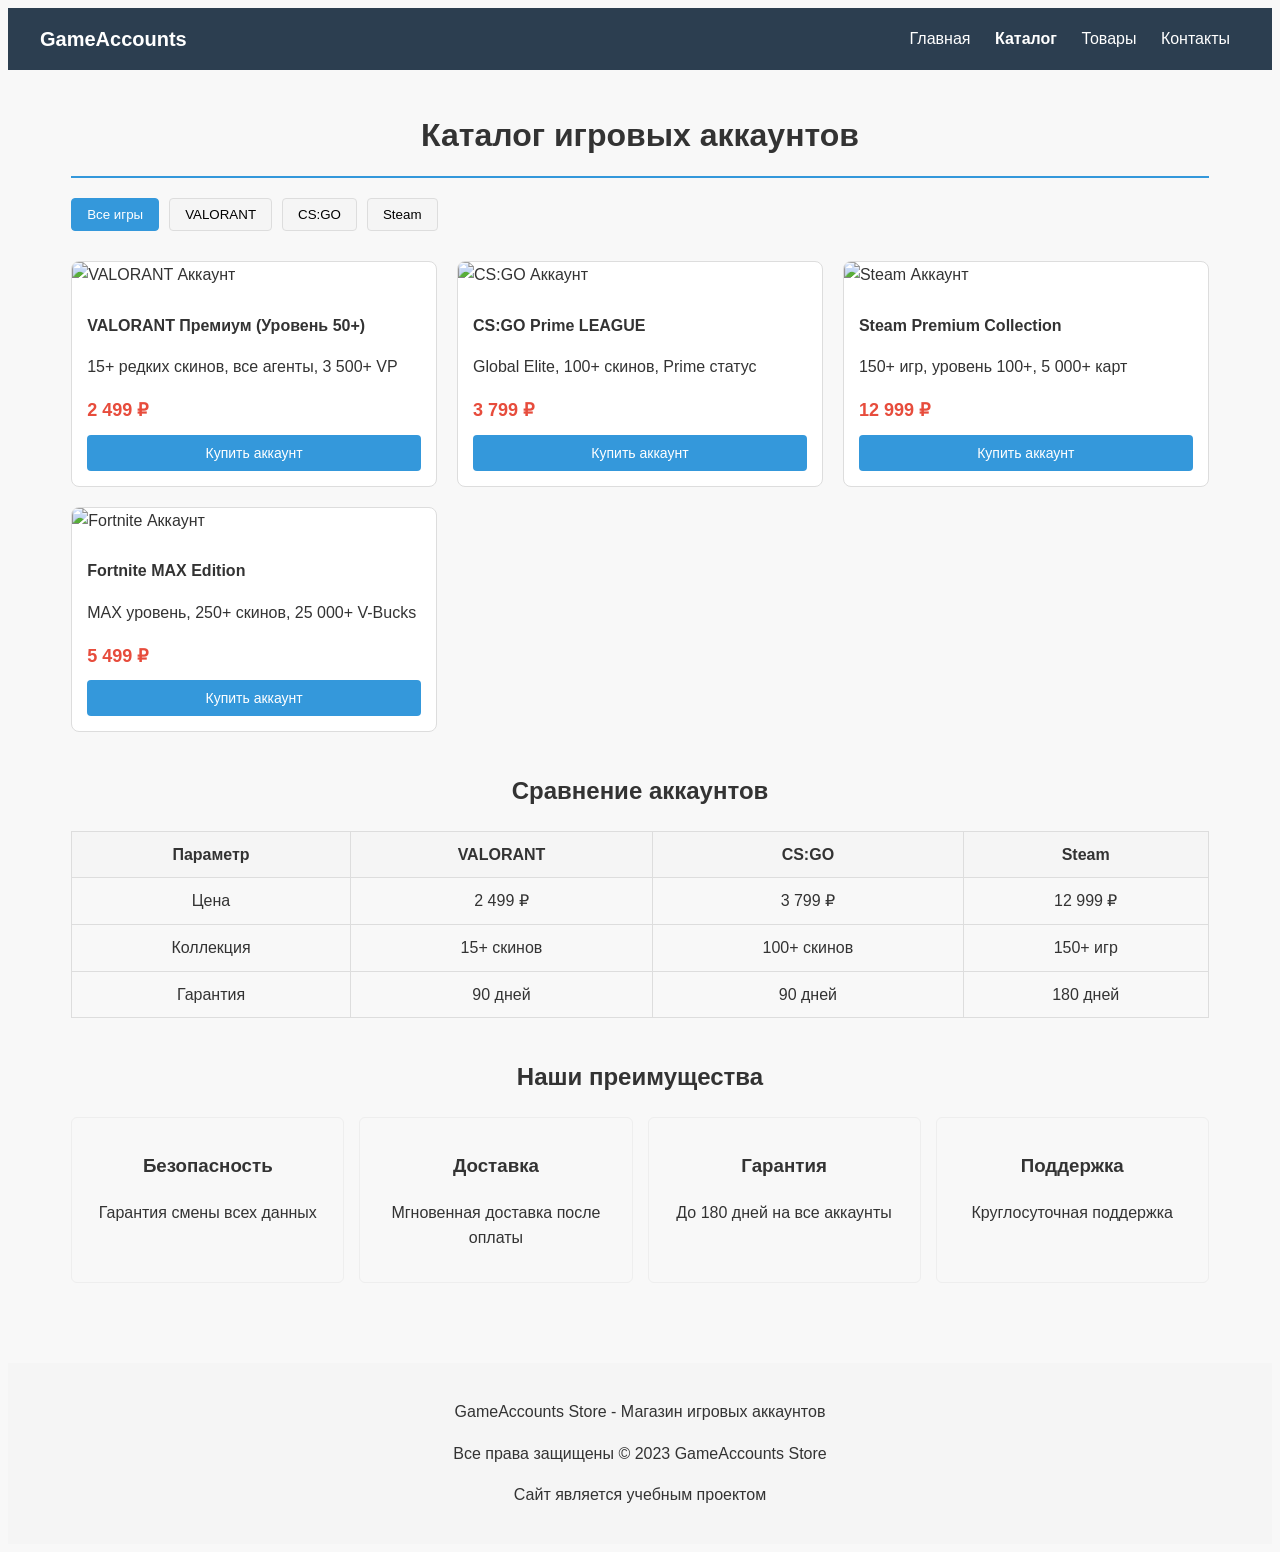
==== catalog.html @ 9d3f6284 "Add files via upload" ====
<!DOCTYPE html>
<html lang="ru">
<head>
    <meta charset="UTF-8">
    <meta name="viewport" content="width=device-width, initial-scale=1.0">
    <title>GameAccounts - Каталог аккаунтов</title>
    <link rel="stylesheet" type="text/css" href="style.css">
    <style>
        /* Базовые стили для каталога */
        .container {
            max-width: 1200px;
            margin: 0 auto;
            padding: 20px;
        }
        
        .page-title {
            text-align: center;
            margin: 20px 0;
            color: #333;
        }
        
        .catalog-grid {
            display: grid;
            grid-template-columns: repeat(auto-fill, minmax(280px, 1fr));
            gap: 20px;
            margin: 30px 0;
        }
        
        .product-card {
            border: 1px solid #ddd;
            border-radius: 8px;
            overflow: hidden;
            background: white;
        }
        
        .product-img {
            width: 100%;
            height: 160px;
            object-fit: cover;
        }
        
        .product-content {
            padding: 15px;
        }
        
        .product-title {
            margin: 10px 0;
            font-size: 16px;
            color: #333;
        }
        
        .product-price {
            font-size: 18px;
            font-weight: bold;
            color: #e74c3c;
            margin: 10px 0;
        }
        
        .buy-btn {
            width: 100%;
            padding: 10px;
            background: #3498db;
            color: white;
            border: none;
            border-radius: 4px;
            cursor: pointer;
            font-size: 14px;
        }
        
        .buy-btn:hover {
            background: #2980b9;
        }
        
        .buy-btn:active {
            background: #1c5d87;
            transform: scale(0.98);
        }
        
        /* Таблица сравнения - упрощенная */
        .comparison-table {
            width: 100%;
            border-collapse: collapse;
            margin: 20px 0;
        }
        
        .comparison-table th,
        .comparison-table td {
            border: 1px solid #ddd;
            padding: 10px;
            text-align: center;
        }
        
        .comparison-table th {
            background: #f5f5f5;
        }
        
        /* Преимущества - упрощенные */
        .benefits-grid {
            display: grid;
            grid-template-columns: repeat(auto-fit, minmax(200px, 1fr));
            gap: 15px;
            margin: 20px 0;
        }
        
        .benefit-card {
            padding: 15px;
            border: 1px solid #eee;
            border-radius: 6px;
            text-align: center;
        }
        
        /* Фильтры */
        .game-filters {
            display: flex;
            gap: 10px;
            margin: 20px 0;
            flex-wrap: wrap;
        }
        
        .filter-btn {
            padding: 8px 15px;
            background: #f5f5f5;
            border: 1px solid #ddd;
            border-radius: 4px;
            cursor: pointer;
        }
        
        .filter-btn.active {
            background: #3498db;
            color: white;
            border-color: #3498db;
        }
        
        @media (max-width: 768px) {
            .catalog-grid {
                grid-template-columns: 1fr;
            }
            
            .benefits-grid {
                grid-template-columns: 1fr;
            }
        }
    </style>
</head>
<body>
    <!-- Простой хедер -->
    <div style="background: #2c3e50; padding: 15px;">
        <div style="max-width: 1200px; margin: 0 auto; display: flex; justify-content: space-between; align-items: center;">
            <a href="index.html" style="color: white; text-decoration: none; font-size: 20px; font-weight: bold;">
                GameAccounts
            </a>
            <nav>
                <a href="index.html" style="color: white; margin: 0 10px; text-decoration: none;">Главная</a>
                <a href="catalog.html" style="color: white; margin: 0 10px; text-decoration: none; font-weight: bold;">Каталог</a>
                <a href="tovary.html" style="color: white; margin: 0 10px; text-decoration: none;">Товары</a>
                <a href="contacts.html" style="color: white; margin: 0 10px; text-decoration: none;">Контакты</a>
            </nav>
        </div>
    </div>

    <div class="container">
        <h1 class="page-title">Каталог игровых аккаунтов</h1>
        
        <!-- Простые фильтры -->
        <div class="game-filters">
            <button class="filter-btn active" data-filter="all">Все игры</button>
            <button class="filter-btn" data-filter="valorant">VALORANT</button>
            <button class="filter-btn" data-filter="csgo">CS:GO</button>
            <button class="filter-btn" data-filter="steam">Steam</button>
        </div>
        
        <!-- Каталог товаров -->
        <div class="catalog-grid">
            <!-- VALORANT аккаунты -->
            <div class="product-card" data-game="valorant">
                <img src="https://avatars.mds.yandex.net/i?id=b27622d00f3923eae7774f310f9e45b8-4012518-images-thumbs&n=13" 
                     alt="VALORANT Аккаунт" class="product-img">
                <div class="product-content">
                    <h3 class="product-title">VALORANT Премиум (Уровень 50+)</h3>
                    <p>15+ редких скинов, все агенты, 3 500+ VP</p>
                    <div class="product-price">2 499 ₽</div>
                    <button class="buy-btn">Купить аккаунт</button>
                </div>
            </div>
            
            <!-- CS:GO аккаунты -->
            <div class="product-card" data-game="csgo">
                <img src="https://images.cybersport.ru/images/og-jpg/plain/f9/f958daf2-c591-4c0e-9873-cad481d2da4a.jpg" 
                     alt="CS:GO Аккаунт" class="product-img">
                <div class="product-content">
                    <h3 class="product-title">CS:GO Prime LEAGUE</h3>
                    <p>Global Elite, 100+ скинов, Prime статус</p>
                    <div class="product-price">3 799 ₽</div>
                    <button class="buy-btn">Купить аккаунт</button>
                </div>
            </div>
            
            <!-- Steam аккаунты -->
            <div class="product-card" data-game="steam">
                <img src="https://avatars.mds.yandex.net/i?id=b7f71f1dd6e201be84252f4d4c6525eb1a9ef1f8-12523300-images-thumbs&n=13" 
                     alt="Steam Аккаунт" class="product-img">
                <div class="product-content">
                    <h3 class="product-title">Steam Premium Collection</h3>
                    <p>150+ игр, уровень 100+, 5 000+ карт</p>
                    <div class="product-price">12 999 ₽</div>
                    <button class="buy-btn">Купить аккаунт</button>
                </div>
            </div>
            
            <!-- Fortnite аккаунты -->
            <div class="product-card" data-game="fortnite">
                <img src="https://avatars.mds.yandex.net/i?id=c32de459352b870b44931f54dc4dfbad82dbb4f7-11454708-images-thumbs&n=13" 
                     alt="Fortnite Аккаунт" class="product-img">
                <div class="product-content">
                    <h3 class="product-title">Fortnite MAX Edition</h3>
                    <p>MAX уровень, 250+ скинов, 25 000+ V-Bucks</p>
                    <div class="product-price">5 499 ₽</div>
                    <button class="buy-btn">Купить аккаунт</button>
                </div>
            </div>
        </div>
        
        <!-- Простая таблица сравнения -->
        <h2 style="text-align: center; margin: 40px 0 20px;">Сравнение аккаунтов</h2>
        <table class="comparison-table">
            <thead>
                <tr>
                    <th>Параметр</th>
                    <th>VALORANT</th>
                    <th>CS:GO</th>
                    <th>Steam</th>
                </tr>
            </thead>
            <tbody>
                <tr>
                    <td>Цена</td>
                    <td>2 499 ₽</td>
                    <td>3 799 ₽</td>
                    <td>12 999 ₽</td>
                </tr>
                <tr>
                    <td>Коллекция</td>
                    <td>15+ скинов</td>
                    <td>100+ скинов</td>
                    <td>150+ игр</td>
                </tr>
                <tr>
                    <td>Гарантия</td>
                    <td>90 дней</td>
                    <td>90 дней</td>
                    <td>180 дней</td>
                </tr>
            </tbody>
        </table>
        
        <!-- Простые преимущества -->
        <h2 style="text-align: center; margin: 40px 0 20px;">Наши преимущества</h2>
        <div class="benefits-grid">
            <div class="benefit-card">
                <h3>Безопасность</h3>
                <p>Гарантия смены всех данных</p>
            </div>
            <div class="benefit-card">
                <h3>Доставка</h3>
                <p>Мгновенная доставка после оплаты</p>
            </div>
            <div class="benefit-card">
                <h3>Гарантия</h3>
                <p>До 180 дней на все аккаунты</p>
            </div>
            <div class="benefit-card">
                <h3>Поддержка</h3>
                <p>Круглосуточная поддержка</p>
            </div>
        </div>
    </div>
    
    <!-- Простой футер -->
    <div style="background: #f5f5f5; padding: 20px; margin-top: 40px; text-align: center;">
        <p>GameAccounts Store - Магазин игровых аккаунтов</p>
        <p>Все права защищены © 2023 GameAccounts Store</p>
        <p>Сайт является учебным проектом</p>
    </div>

    <script>
        // Простой скрипт для кнопок
        document.addEventListener('DOMContentLoaded', function() {
            // Кнопки покупки - показывают сообщение, но не работают
            const buyButtons = document.querySelectorAll('.buy-btn');
            buyButtons.forEach(button => {
                button.addEventListener('click', function() {
                    // Эффект нажатия
                    this.style.transform = 'scale(0.95)';
                    setTimeout(() => {
                        this.style.transform = 'scale(1)';
                    }, 150);
                });
            });
            
            // Фильтры по играм - простые
            const filterButtons = document.querySelectorAll('.filter-btn');
            const productCards = document.querySelectorAll('.product-card');
            
            filterButtons.forEach(button => {
                button.addEventListener('click', function() {
                    // Убираем активный класс
                    filterButtons.forEach(btn => btn.classList.remove('active'));
                    // Добавляем активный класс нажатой кнопке
                    this.classList.add('active');
                    
                    const filterValue = this.getAttribute('data-filter');
                    
                    // Показываем/скрываем карточки
                    productCards.forEach(card => {
                        if (filterValue === 'all' || card.getAttribute('data-game') === filterValue) {
                            card.style.display = 'block';
                        } else {
                            card.style.display = 'none';
                        }
                    });
                });
            });
        });
    </script>
</body>
</html>
---- style.css ----
{
    margin: 0;
    padding: 0;
    box-sizing: border-box;
}

body {
    font-family: 'Segoe UI', Tahoma, Geneva, Verdana, sans-serif;
    background-color: #f8f8f8;
    color: #333;
    line-height: 1.6;
}

.container {
    width: 90%;
    max-width: 1200px;
    margin: 0 auto;
    padding: 20px;
}

/* Меню сайта */
.menu {
    display: flex;
    justify-content: center;
    list-style: none;
    background-color: #2c3e50;
    padding: 15px 0;
    margin-bottom: 30px;
    border-radius: 5px;
}

.menu li {
    margin: 0 15px;
}

.menu a {
    color: #ecf0f1;
    text-decoration: none;
    font-size: 18px;
    font-weight: 500;
    padding: 8px 15px;
    border-radius: 4px;
    transition: all 0.3s ease;
}

.menu a:hover {
    background-color: #3498db;
    color: white;
}

.menu a.active {
    background-color: #e74c3c;
    color: white;
}

/* Заголовки на странице описания товара */
.product-summary h2,
.product-specs h2,
.product-details h2 {
    color: black;
    font-size: 18px;
    font-weight: 400;
    background-color: #eaeaea;
    padding: 10px 15px;
    margin-bottom: 15px;
    border-radius: 4px;
}

/* Краткое описание товара */
.short-description {
    color: #707070;
    font-size: 14px;
    font-style: italic;
    line-height: 16px;
    margin: 15px 0;
    padding: 10px;
    background-color: #f9f9f9;
    border-left: 3px solid #3498db;
}

/* Изображение товара */
.product-image {
    width: 100%;
    max-width: 400px;
    height: auto;
    border-radius: 8px;
    border: 3px solid #3498db;
    box-shadow: 0 4px 8px rgba(0,0,0,0.1);
    margin: 10px 0;
}

/* Характеристики товара */
.specs-list {
    margin: 20px 0;
    padding-left: 30px;
    list-style: none;
}

.specs-list li {
    margin-bottom: 8px;
    padding-left: 25px;
    position: relative;
    color: #2c3e50;
    font-size: 15px;
}

.specs-list li::before {
    content: "";
    position: absolute;
    left: 0;
    top: 8px;
    width: 12px;
    height: 12px;
    background-image: url('data:image/svg+xml;utf8,<svg xmlns="http://www.w3.org/2000/svg" viewBox="0 0 24 24" fill="%233498db"><path d="M9 16.17L4.83 12l-1.42 1.41L9 19 21 7l-1.41-1.41z"/></svg>');
    background-size: contain;
    background-repeat: no-repeat;
}

/* Подробное описание товара */
.long-description {
    color: #484343;
    font-size: 16px;
    font-weight: 400;
    line-height: 24px;
    text-align: left;
    margin: 20px 0;
    padding: 15px;
    background-color: #f5f5f5;
    border-radius: 5px;
}

/* Стили для страницы контактов */
.contact-form {
    max-width: 600px;
    margin: 30px auto;
    padding: 25px;
    background-color: white;
    border-radius: 8px;
    box-shadow: 0 4px 10px rgba(0,0,0,0.05);
}

.form-group {
    margin-bottom: 20px;
}

.form-group label {
    display: block;
    margin-bottom: 8px;
    color: #2c3e50;
    font-weight: 500;
}

.form-group input,
.form-group textarea {
    width: 100%;
    padding: 12px 15px;
    border: 1px solid #ddd;
    border-radius: 4px;
    font-size: 16px;
    color: #333;
    background-color: #f9f9f9;
    transition: border-color 0.3s ease;
}

.form-group input:focus,
.form-group textarea:focus {
    outline: none;
    border-color: #3498db;
    background-color: white;
}

.form-group input {
    height: 45px;
}

.form-group textarea {
    height: 150px;
    resize: vertical;
}

.submit-btn {
    background-color: #3498db;
    color: white;
    border: none;
    padding: 12px 30px;
    font-size: 16px;
    border-radius: 4px;
    cursor: pointer;
    transition: background-color 0.3s ease;
}

.submit-btn:hover {
    background-color: #2980b9;
}

/* Другие страницы */
.page-title {
    text-align: center;
    color: #2c3e50;
    margin: 30px 0;
    padding-bottom: 15px;
    border-bottom: 2px solid #3498db;
}

.product-grid {
    display: grid;
    grid-template-columns: repeat(auto-fill, minmax(250px, 1fr));
    gap: 25px;
    margin: 30px 0;
}

.product-item {
    background-color: white;
    border-radius: 8px;
    padding: 20px;
    box-shadow: 0 4px 8px rgba(0,0,0,0.05);
    transition: transform 0.3s ease;
}

.product-item:hover {
    transform: translateY(-5px);
}

.product-item h3 {
    color: #2c3e50;
    margin-bottom: 10px;
}

.product-item p {
    color: #7f8c8d;
    font-size: 14px;
}

/* Футер */
footer {
    text-align: center;
    padding: 20px;
    margin-top: 40px;
    color: #7f8c8d;
    border-top: 1px solid #ddd;
    font-size: 14px;
}

/* Адаптивность */
@media (max-width: 768px) {
    .menu {
        flex-direction: column;
        align-items: center;
    }
    
    .menu li {
        margin: 5px 0;
    }
    
    .product-grid {
        grid-template-columns: 1fr;
    }
    
    .container {
        width: 95%;
        padding: 10px;
    }
}
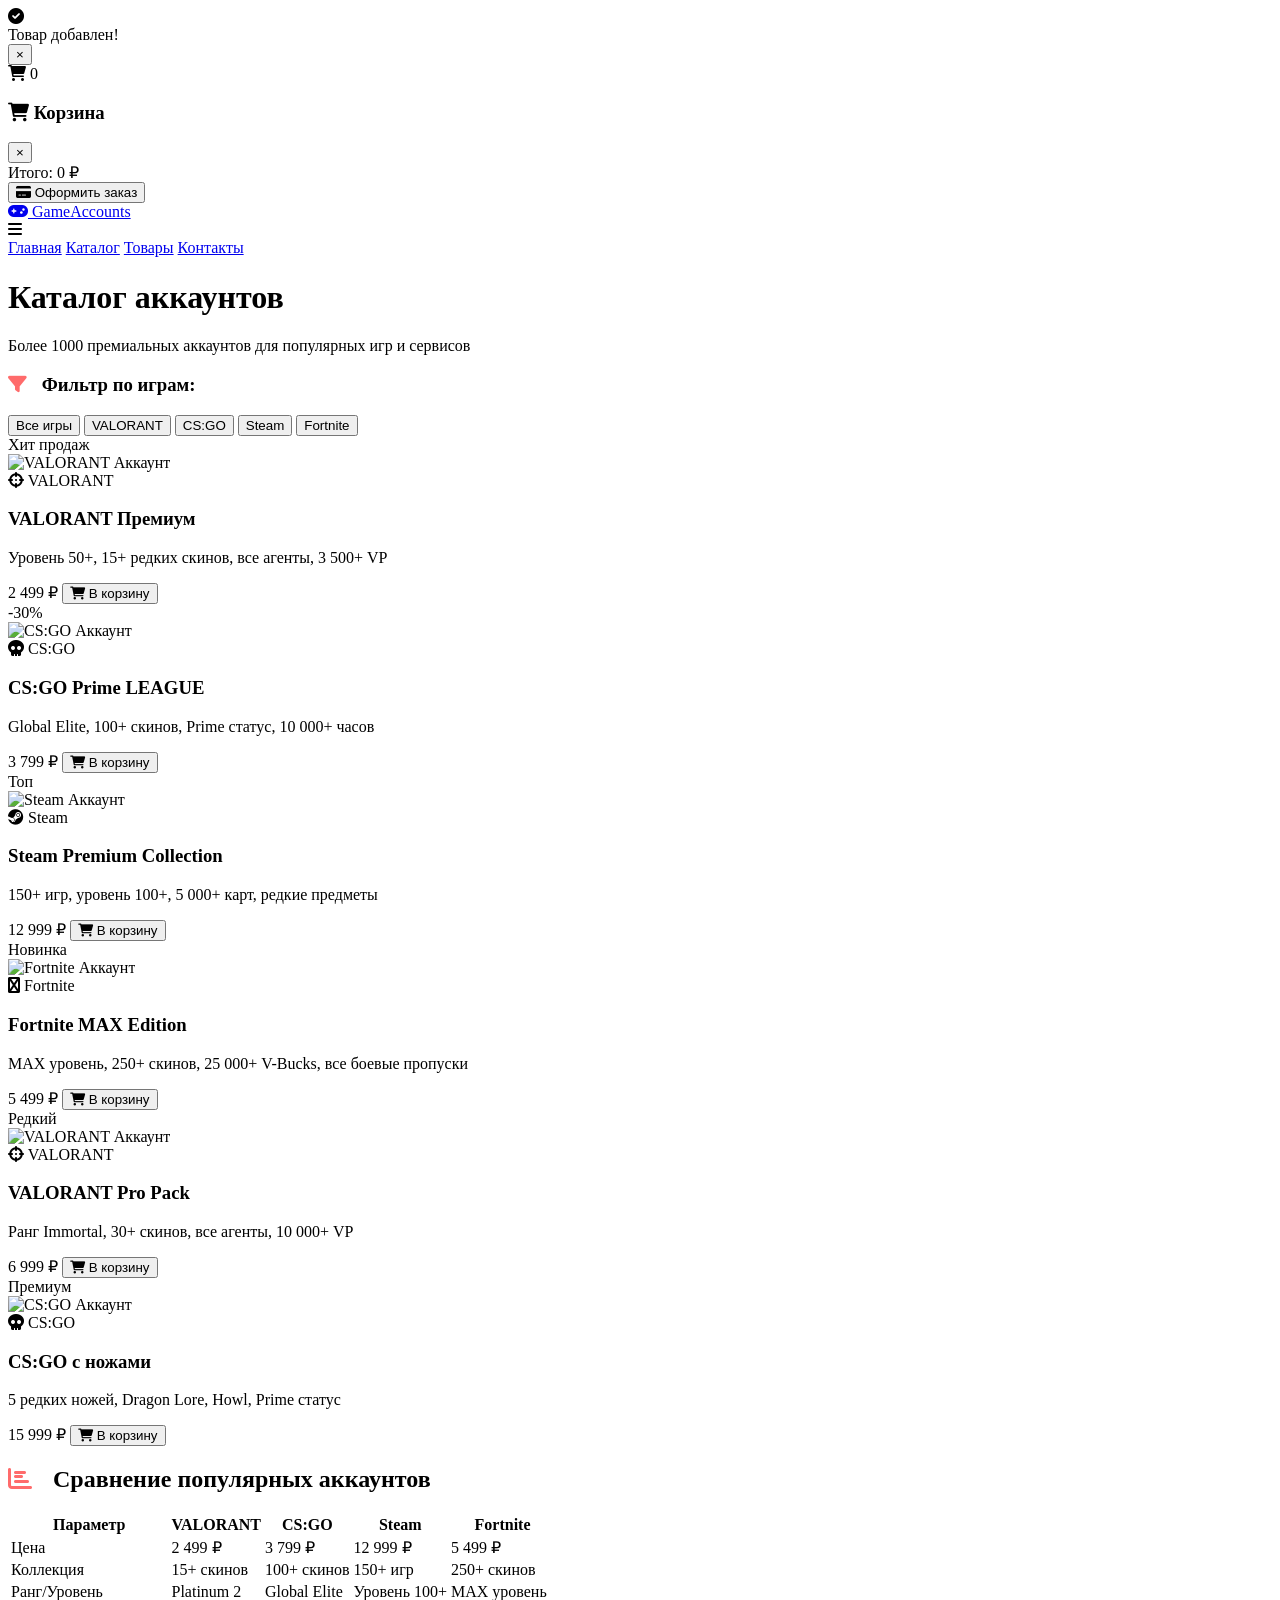
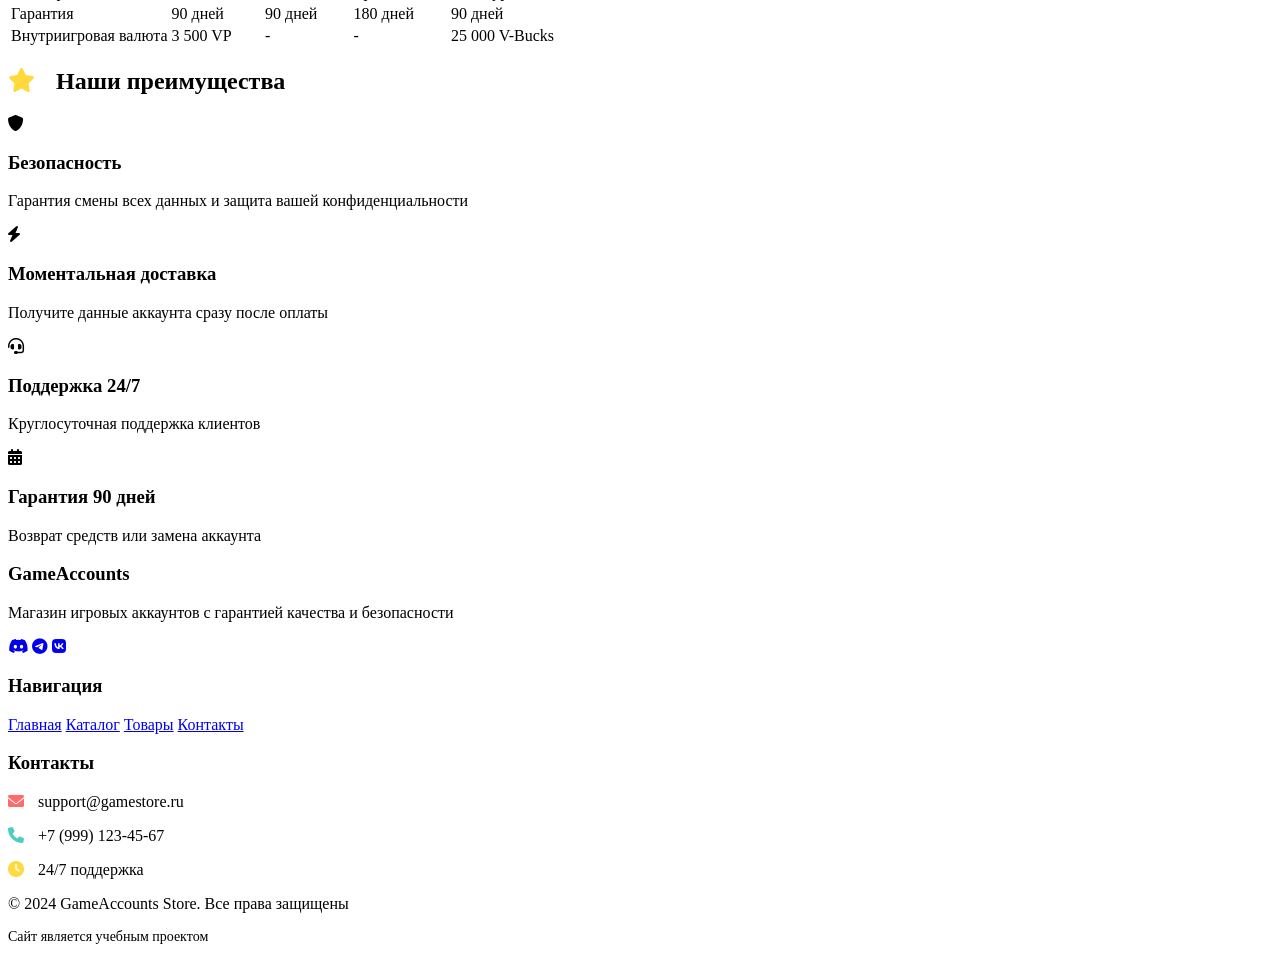
==== commit 901eed46: "Add files via upload" ====
--- a/catalog.html
+++ b/catalog.html
@@ -4,323 +4,378 @@
     <meta charset="UTF-8">
     <meta name="viewport" content="width=device-width, initial-scale=1.0">
     <title>GameAccounts - Каталог аккаунтов</title>
-    <link rel="stylesheet" type="text/css" href="style.css">
-    <style>
-        /* Базовые стили для каталога */
-        .container {
-            max-width: 1200px;
-            margin: 0 auto;
-            padding: 20px;
-        }
-        
-        .page-title {
-            text-align: center;
-            margin: 20px 0;
-            color: #333;
-        }
-        
-        .catalog-grid {
-            display: grid;
-            grid-template-columns: repeat(auto-fill, minmax(280px, 1fr));
-            gap: 20px;
-            margin: 30px 0;
-        }
-        
-        .product-card {
-            border: 1px solid #ddd;
-            border-radius: 8px;
-            overflow: hidden;
-            background: white;
-        }
-        
-        .product-img {
-            width: 100%;
-            height: 160px;
-            object-fit: cover;
-        }
-        
-        .product-content {
-            padding: 15px;
-        }
-        
-        .product-title {
-            margin: 10px 0;
-            font-size: 16px;
-            color: #333;
-        }
-        
-        .product-price {
-            font-size: 18px;
-            font-weight: bold;
-            color: #e74c3c;
-            margin: 10px 0;
-        }
-        
-        .buy-btn {
-            width: 100%;
-            padding: 10px;
-            background: #3498db;
-            color: white;
-            border: none;
-            border-radius: 4px;
-            cursor: pointer;
-            font-size: 14px;
-        }
-        
-        .buy-btn:hover {
-            background: #2980b9;
-        }
-        
-        .buy-btn:active {
-            background: #1c5d87;
-            transform: scale(0.98);
-        }
-        
-        /* Таблица сравнения - упрощенная */
-        .comparison-table {
-            width: 100%;
-            border-collapse: collapse;
-            margin: 20px 0;
-        }
-        
-        .comparison-table th,
-        .comparison-table td {
-            border: 1px solid #ddd;
-            padding: 10px;
-            text-align: center;
-        }
-        
-        .comparison-table th {
-            background: #f5f5f5;
-        }
-        
-        /* Преимущества - упрощенные */
-        .benefits-grid {
-            display: grid;
-            grid-template-columns: repeat(auto-fit, minmax(200px, 1fr));
-            gap: 15px;
-            margin: 20px 0;
-        }
-        
-        .benefit-card {
-            padding: 15px;
-            border: 1px solid #eee;
-            border-radius: 6px;
-            text-align: center;
-        }
-        
-        /* Фильтры */
-        .game-filters {
-            display: flex;
-            gap: 10px;
-            margin: 20px 0;
-            flex-wrap: wrap;
-        }
-        
-        .filter-btn {
-            padding: 8px 15px;
-            background: #f5f5f5;
-            border: 1px solid #ddd;
-            border-radius: 4px;
-            cursor: pointer;
-        }
-        
-        .filter-btn.active {
-            background: #3498db;
-            color: white;
-            border-color: #3498db;
-        }
-        
-        @media (max-width: 768px) {
-            .catalog-grid {
-                grid-template-columns: 1fr;
-            }
-            
-            .benefits-grid {
-                grid-template-columns: 1fr;
-            }
-        }
-    </style>
+    <link rel="stylesheet" href="https://cdnjs.cloudflare.com/ajax/libs/font-awesome/6.0.0/css/all.min.css">
+    <link rel="stylesheet" href="style.css">
 </head>
 <body>
-    <!-- Простой хедер -->
-    <div style="background: #2c3e50; padding: 15px;">
-        <div style="max-width: 1200px; margin: 0 auto; display: flex; justify-content: space-between; align-items: center;">
-            <a href="index.html" style="color: white; text-decoration: none; font-size: 20px; font-weight: bold;">
+    
+    <div class="animated-bg"></div>
+    <div class="floating-shapes">
+        <div class="shape shape1"></div>
+        <div class="shape shape2"></div>
+        <div class="shape shape3"></div>
+    </div>
+
+ 
+    <div class="notification" id="notification">
+        <i class="fas fa-check-circle"></i>
+        <div class="notification-content">
+            <div class="notification-title" id="notificationTitle">Товар добавлен!</div>
+            <div class="notification-text" id="notificationMessage"></div>
+        </div>
+        <button class="notification-close" onclick="hideNotification()">×</button>
+    </div>
+
+    <div class="cart-counter" id="cartCounter" onclick="toggleCart()">
+        <i class="fas fa-shopping-cart"></i>
+        <span id="cartCount">0</span>
+    </div>
+
+    <div class="cart-modal" id="cartModal">
+        <div class="cart-header">
+            <h3><i class="fas fa-shopping-cart"></i> Корзина</h3>
+            <button class="cart-close" onclick="toggleCart()">×</button>
+        </div>
+        <div class="cart-items" id="cartItems">
+    
+        </div>
+        <div class="cart-total">
+            <span>Итого:</span>
+            <span class="cart-total-price" id="cartTotal">0 ₽</span>
+        </div>
+        <button class="checkout-btn" onclick="checkout()">
+            <i class="fas fa-credit-card"></i> Оформить заказ
+        </button>
+    </div>
+
+    <header class="header" id="header">
+        <div class="header-content">
+            <a href="index.html" class="logo">
+                <i class="fas fa-gamepad"></i>
                 GameAccounts
             </a>
-            <nav>
-                <a href="index.html" style="color: white; margin: 0 10px; text-decoration: none;">Главная</a>
-                <a href="catalog.html" style="color: white; margin: 0 10px; text-decoration: none; font-weight: bold;">Каталог</a>
-                <a href="tovary.html" style="color: white; margin: 0 10px; text-decoration: none;">Товары</a>
-                <a href="contacts.html" style="color: white; margin: 0 10px; text-decoration: none;">Контакты</a>
+            
+            <div class="menu-toggle" id="menuToggle">
+                <i class="fas fa-bars"></i>
+            </div>
+
+            <nav class="nav-menu" id="navMenu">
+                <a href="index.html" class="nav-link">Главная</a>
+                <a href="catalog.html" class="nav-link active">Каталог</a>
+                <a href="tovary.html" class="nav-link">Товары</a>
+                <a href="contacts.html" class="nav-link">Контакты</a>
             </nav>
         </div>
-    </div>
-
-    <div class="container">
-        <h1 class="page-title">Каталог игровых аккаунтов</h1>
+    </header>
+
+    <main class="main">
+
+        <div class="page-header">
+            <h1 class="page-title">Каталог аккаунтов</h1>
+            <p class="page-subtitle">
+                Более 1000 премиальных аккаунтов для популярных игр и сервисов
+            </p>
+        </div>
+
+        <div class="filters-section">
+            <h3 class="filters-title">
+                <i class="fas fa-filter" style="margin-right: 10px; color: #ff6b6b;"></i>
+                Фильтр по играм:
+            </h3>
+            <div class="filter-buttons">
+                <button class="filter-btn active" onclick="filterProducts('all')">Все игры</button>
+                <button class="filter-btn" onclick="filterProducts('valorant')">VALORANT</button>
+                <button class="filter-btn" onclick="filterProducts('csgo')">CS:GO</button>
+                <button class="filter-btn" onclick="filterProducts('steam')">Steam</button>
+                <button class="filter-btn" onclick="filterProducts('fortnite')">Fortnite</button>
+            </div>
+        </div>
+
+        <div class="catalog-grid" id="catalogGrid">
+            <div class="product-card" data-game="valorant">
+                <div class="product-badge">Хит продаж</div>
+                <div class="product-img-wrapper">
+                    <img src="https://avatars.mds.yandex.net/i?id=b27622d00f3923eae7774f310f9e45b8-4012518-images-thumbs&n=13" 
+                         alt="VALORANT Аккаунт" class="product-img">
+                    <div class="product-overlay"></div>
+                </div>
+                <div class="product-content">
+                    <span class="product-category">
+                        <i class="fas fa-crosshairs"></i> VALORANT
+                    </span>
+                    <h3 class="product-title">VALORANT Премиум</h3>
+                    <p class="product-description">
+                        Уровень 50+, 15+ редких скинов, все агенты, 3 500+ VP
+                    </p>
+                    <div class="product-footer">
+                        <span class="product-price">2 499 ₽</span>
+                        <button class="buy-btn" onclick="addToCart('VALORANT Премиум', 2499, 'https://avatars.mds.yandex.net/i?id=b27622d00f3923eae7774f310f9e45b8-4012518-images-thumbs&n=13')">
+                            <i class="fas fa-shopping-cart"></i>
+                            В корзину
+                        </button>
+                    </div>
+                </div>
+            </div>
+
+            <div class="product-card" data-game="csgo">
+                <div class="product-badge">-30%</div>
+                <div class="product-img-wrapper">
+                    <img src="https://images.cybersport.ru/images/og-jpg/plain/f9/f958daf2-c591-4c0e-9873-cad481d2da4a.jpg" 
+                         alt="CS:GO Аккаунт" class="product-img">
+                    <div class="product-overlay"></div>
+                </div>
+                <div class="product-content">
+                    <span class="product-category">
+                        <i class="fas fa-skull"></i> CS:GO
+                    </span>
+                    <h3 class="product-title">CS:GO Prime LEAGUE</h3>
+                    <p class="product-description">
+                        Global Elite, 100+ скинов, Prime статус, 10 000+ часов
+                    </p>
+                    <div class="product-footer">
+                        <span class="product-price">3 799 ₽</span>
+                        <button class="buy-btn" onclick="addToCart('CS:GO Prime LEAGUE', 3799, 'https://images.cybersport.ru/images/og-jpg/plain/f9/f958daf2-c591-4c0e-9873-cad481d2da4a.jpg')">
+                            <i class="fas fa-shopping-cart"></i>
+                            В корзину
+                        </button>
+                    </div>
+                </div>
+            </div>
+
+            <div class="product-card" data-game="steam">
+                <div class="product-badge">Топ</div>
+                <div class="product-img-wrapper">
+                    <img src="https://avatars.mds.yandex.net/i?id=b7f71f1dd6e201be84252f4d4c6525eb1a9ef1f8-12523300-images-thumbs&n=13" 
+                         alt="Steam Аккаунт" class="product-img">
+                    <div class="product-overlay"></div>
+                </div>
+                <div class="product-content">
+                    <span class="product-category">
+                        <i class="fab fa-steam"></i> Steam
+                    </span>
+                    <h3 class="product-title">Steam Premium Collection</h3>
+                    <p class="product-description">
+                        150+ игр, уровень 100+, 5 000+ карт, редкие предметы
+                    </p>
+                    <div class="product-footer">
+                        <span class="product-price">12 999 ₽</span>
+                        <button class="buy-btn" onclick="addToCart('Steam Premium Collection', 12999, 'https://avatars.mds.yandex.net/i?id=b7f71f1dd6e201be84252f4d4c6525eb1a9ef1f8-12523300-images-thumbs&n=13')">
+                            <i class="fas fa-shopping-cart"></i>
+                            В корзину
+                        </button>
+                    </div>
+                </div>
+            </div>
+
+            <div class="product-card" data-game="fortnite">
+                <div class="product-badge">Новинка</div>
+                <div class="product-img-wrapper">
+                    <img src="https://avatars.mds.yandex.net/i?id=c32de459352b870b44931f54dc4dfbad82dbb4f7-11454708-images-thumbs&n=13" 
+                         alt="Fortnite Аккаунт" class="product-img">
+                    <div class="product-overlay"></div>
+                </div>
+                <div class="product-content">
+                    <span class="product-category">
+                        <i class="fas fa-fort-awesome"></i> Fortnite
+                    </span>
+                    <h3 class="product-title">Fortnite MAX Edition</h3>
+                    <p class="product-description">
+                        MAX уровень, 250+ скинов, 25 000+ V-Bucks, все боевые пропуски
+                    </p>
+                    <div class="product-footer">
+                        <span class="product-price">5 499 ₽</span>
+                        <button class="buy-btn" onclick="addToCart('Fortnite MAX Edition', 5499, 'https://avatars.mds.yandex.net/i?id=c32de459352b870b44931f54dc4dfbad82dbb4f7-11454708-images-thumbs&n=13')">
+                            <i class="fas fa-shopping-cart"></i>
+                            В корзину
+                        </button>
+                    </div>
+                </div>
+            </div>
+
+            <div class="product-card" data-game="valorant">
+                <div class="product-badge">Редкий</div>
+                <div class="product-img-wrapper">
+                    <img src="https://avatars.mds.yandex.net/i?id=2c8a94d57493815b541a218ab8f2b31dbc317967-5345438-images-thumbs&n=13" 
+                         alt="VALORANT Аккаунт" class="product-img">
+                    <div class="product-overlay"></div>
+                </div>
+                <div class="product-content">
+                    <span class="product-category">
+                        <i class="fas fa-crosshairs"></i> VALORANT
+                    </span>
+                    <h3 class="product-title">VALORANT Pro Pack</h3>
+                    <p class="product-description">
+                        Ранг Immortal, 30+ скинов, все агенты, 10 000+ VP
+                    </p>
+                    <div class="product-footer">
+                        <span class="product-price">6 999 ₽</span>
+                        <button class="buy-btn" onclick="addToCart('VALORANT Pro Pack', 6999, 'https://avatars.mds.yandex.net/i?id=2c8a94d57493815b541a218ab8f2b31dbc317967-5345438-images-thumbs&n=13')">
+                            <i class="fas fa-shopping-cart"></i>
+                            В корзину
+                        </button>
+                    </div>
+                </div>
+            </div>
+
+            <div class="product-card" data-game="csgo">
+                <div class="product-badge">Премиум</div>
+                <div class="product-img-wrapper">
+                    <img src="https://images.cybersport.ru/images/og-jpg/plain/49/49703a27-97fb-4496-a068-3d9a5eaab437.jpg" 
+                         alt="CS:GO Аккаунт" class="product-img">
+                    <div class="product-overlay"></div>
+                </div>
+                <div class="product-content">
+                    <span class="product-category">
+                        <i class="fas fa-skull"></i> CS:GO
+                    </span>
+                    <h3 class="product-title">CS:GO с ножами</h3>
+                    <p class="product-description">
+                        5 редких ножей, Dragon Lore, Howl, Prime статус
+                    </p>
+                    <div class="product-footer">
+                        <span class="product-price">15 999 ₽</span>
+                        <button class="buy-btn" onclick="addToCart('CS:GO с ножами', 15999, 'https://images.cybersport.ru/images/og-jpg/plain/49/49703a27-97fb-4496-a068-3d9a5eaab437.jpg')">
+                            <i class="fas fa-shopping-cart"></i>
+                            В корзину
+                        </button>
+                    </div>
+                </div>
+            </div>
+        </div>
+
+        <div class="comparison-section">
+            <h2 class="section-title">
+                <i class="fas fa-chart-bar" style="margin-right: 15px; color: #ff6b6b;"></i>
+                Сравнение популярных аккаунтов
+            </h2>
+            
+            <div class="table-container">
+                <table class="comparison-table">
+                    <thead>
+                        <tr>
+                            <th>Параметр</th>
+                            <th>VALORANT</th>
+                            <th>CS:GO</th>
+                            <th>Steam</th>
+                            <th>Fortnite</th>
+                        </tr>
+                    </thead>
+                    <tbody>
+                        <tr>
+                            <td>Цена</td>
+                            <td>2 499 ₽</td>
+                            <td>3 799 ₽</td>
+                            <td>12 999 ₽</td>
+                            <td>5 499 ₽</td>
+                        </tr>
+                        <tr>
+                            <td>Коллекция</td>
+                            <td>15+ скинов</td>
+                            <td>100+ скинов</td>
+                            <td>150+ игр</td>
+                            <td>250+ скинов</td>
+                        </tr>
+                        <tr>
+                            <td>Ранг/Уровень</td>
+                            <td>Platinum 2</td>
+                            <td>Global Elite</td>
+                            <td>Уровень 100+</td>
+                            <td>MAX уровень</td>
+                        </tr>
+                        <tr>
+                            <td>Гарантия</td>
+                            <td>90 дней</td>
+                            <td>90 дней</td>
+                            <td>180 дней</td>
+                            <td>90 дней</td>
+                        </tr>
+                        <tr>
+                            <td>Внутриигровая валюта</td>
+                            <td>3 500 VP</td>
+                            <td>-</td>
+                            <td>-</td>
+                            <td>25 000 V-Bucks</td>
+                        </tr>
+                    </tbody>
+                </table>
+            </div>
+        </div>
+
+        <div class="benefits-section">
+            <h2 class="section-title">
+                <i class="fas fa-star" style="margin-right: 15px; color: #ffd93d;"></i>
+                Наши преимущества
+            </h2>
+            
+            <div class="benefits-grid">
+                <div class="benefit-card">
+                    <div class="benefit-icon">
+                        <i class="fas fa-shield-alt"></i>
+                    </div>
+                    <h3>Безопасность</h3>
+                    <p>Гарантия смены всех данных и защита вашей конфиденциальности</p>
+                </div>
+                
+                <div class="benefit-card">
+                    <div class="benefit-icon">
+                        <i class="fas fa-bolt"></i>
+                    </div>
+                    <h3>Моментальная доставка</h3>
+                    <p>Получите данные аккаунта сразу после оплаты</p>
+                </div>
+                
+                <div class="benefit-card">
+                    <div class="benefit-icon">
+                        <i class="fas fa-headset"></i>
+                    </div>
+                    <h3>Поддержка 24/7</h3>
+                    <p>Круглосуточная поддержка клиентов</p>
+                </div>
+                
+                <div class="benefit-card">
+                    <div class="benefit-icon">
+                        <i class="fas fa-calendar-alt"></i>
+                    </div>
+                    <h3>Гарантия 90 дней</h3>
+                    <p>Возврат средств или замена аккаунта</p>
+                </div>
+            </div>
+        </div>
+    </main>
+
+    <footer class="footer">
+        <div class="footer-content">
+            <div class="footer-section">
+                <h3>GameAccounts</h3>
+                <p>Магазин игровых аккаунтов с гарантией качества и безопасности</p>
+                <div class="social-links">
+                    <a href="#" onclick="showNotification('Discord: discord.gg/gameaccounts')"><i class="fab fa-discord"></i></a>
+                    <a href="#" onclick="showNotification('Telegram: @gameaccounts')"><i class="fab fa-telegram"></i></a>
+                    <a href="#" onclick="showNotification('VK: vk.com/gameaccounts')"><i class="fab fa-vk"></i></a>
+                </div>
+            </div>
+            
+            <div class="footer-section">
+                <h3>Навигация</h3>
+                <a href="index.html">Главная</a>
+                <a href="catalog.html">Каталог</a>
+                <a href="tovary.html">Товары</a>
+                <a href="contacts.html">Контакты</a>
+            </div>
+            
+            <div class="footer-section">
+                <h3>Контакты</h3>
+                <p><i class="fas fa-envelope" style="color: #ff6b6b; margin-right: 10px;"></i> support@gamestore.ru</p>
+                <p><i class="fas fa-phone" style="color: #4ecdc4; margin-right: 10px;"></i> +7 (999) 123-45-67</p>
+                <p><i class="fas fa-clock" style="color: #ffd93d; margin-right: 10px;"></i> 24/7 поддержка</p>
+            </div>
+        </div>
         
-        <!-- Простые фильтры -->
-        <div class="game-filters">
-            <button class="filter-btn active" data-filter="all">Все игры</button>
-            <button class="filter-btn" data-filter="valorant">VALORANT</button>
-            <button class="filter-btn" data-filter="csgo">CS:GO</button>
-            <button class="filter-btn" data-filter="steam">Steam</button>
-        </div>
-        
-        <!-- Каталог товаров -->
-        <div class="catalog-grid">
-            <!-- VALORANT аккаунты -->
-            <div class="product-card" data-game="valorant">
-                <img src="https://avatars.mds.yandex.net/i?id=b27622d00f3923eae7774f310f9e45b8-4012518-images-thumbs&n=13" 
-                     alt="VALORANT Аккаунт" class="product-img">
-                <div class="product-content">
-                    <h3 class="product-title">VALORANT Премиум (Уровень 50+)</h3>
-                    <p>15+ редких скинов, все агенты, 3 500+ VP</p>
-                    <div class="product-price">2 499 ₽</div>
-                    <button class="buy-btn">Купить аккаунт</button>
-                </div>
-            </div>
-            
-            <!-- CS:GO аккаунты -->
-            <div class="product-card" data-game="csgo">
-                <img src="https://images.cybersport.ru/images/og-jpg/plain/f9/f958daf2-c591-4c0e-9873-cad481d2da4a.jpg" 
-                     alt="CS:GO Аккаунт" class="product-img">
-                <div class="product-content">
-                    <h3 class="product-title">CS:GO Prime LEAGUE</h3>
-                    <p>Global Elite, 100+ скинов, Prime статус</p>
-                    <div class="product-price">3 799 ₽</div>
-                    <button class="buy-btn">Купить аккаунт</button>
-                </div>
-            </div>
-            
-            <!-- Steam аккаунты -->
-            <div class="product-card" data-game="steam">
-                <img src="https://avatars.mds.yandex.net/i?id=b7f71f1dd6e201be84252f4d4c6525eb1a9ef1f8-12523300-images-thumbs&n=13" 
-                     alt="Steam Аккаунт" class="product-img">
-                <div class="product-content">
-                    <h3 class="product-title">Steam Premium Collection</h3>
-                    <p>150+ игр, уровень 100+, 5 000+ карт</p>
-                    <div class="product-price">12 999 ₽</div>
-                    <button class="buy-btn">Купить аккаунт</button>
-                </div>
-            </div>
-            
-            <!-- Fortnite аккаунты -->
-            <div class="product-card" data-game="fortnite">
-                <img src="https://avatars.mds.yandex.net/i?id=c32de459352b870b44931f54dc4dfbad82dbb4f7-11454708-images-thumbs&n=13" 
-                     alt="Fortnite Аккаунт" class="product-img">
-                <div class="product-content">
-                    <h3 class="product-title">Fortnite MAX Edition</h3>
-                    <p>MAX уровень, 250+ скинов, 25 000+ V-Bucks</p>
-                    <div class="product-price">5 499 ₽</div>
-                    <button class="buy-btn">Купить аккаунт</button>
-                </div>
-            </div>
-        </div>
-        
-        <!-- Простая таблица сравнения -->
-        <h2 style="text-align: center; margin: 40px 0 20px;">Сравнение аккаунтов</h2>
-        <table class="comparison-table">
-            <thead>
-                <tr>
-                    <th>Параметр</th>
-                    <th>VALORANT</th>
-                    <th>CS:GO</th>
-                    <th>Steam</th>
-                </tr>
-            </thead>
-            <tbody>
-                <tr>
-                    <td>Цена</td>
-                    <td>2 499 ₽</td>
-                    <td>3 799 ₽</td>
-                    <td>12 999 ₽</td>
-                </tr>
-                <tr>
-                    <td>Коллекция</td>
-                    <td>15+ скинов</td>
-                    <td>100+ скинов</td>
-                    <td>150+ игр</td>
-                </tr>
-                <tr>
-                    <td>Гарантия</td>
-                    <td>90 дней</td>
-                    <td>90 дней</td>
-                    <td>180 дней</td>
-                </tr>
-            </tbody>
-        </table>
-        
-        <!-- Простые преимущества -->
-        <h2 style="text-align: center; margin: 40px 0 20px;">Наши преимущества</h2>
-        <div class="benefits-grid">
-            <div class="benefit-card">
-                <h3>Безопасность</h3>
-                <p>Гарантия смены всех данных</p>
-            </div>
-            <div class="benefit-card">
-                <h3>Доставка</h3>
-                <p>Мгновенная доставка после оплаты</p>
-            </div>
-            <div class="benefit-card">
-                <h3>Гарантия</h3>
-                <p>До 180 дней на все аккаунты</p>
-            </div>
-            <div class="benefit-card">
-                <h3>Поддержка</h3>
-                <p>Круглосуточная поддержка</p>
-            </div>
-        </div>
-    </div>
-    
-    <!-- Простой футер -->
-    <div style="background: #f5f5f5; padding: 20px; margin-top: 40px; text-align: center;">
-        <p>GameAccounts Store - Магазин игровых аккаунтов</p>
-        <p>Все права защищены © 2023 GameAccounts Store</p>
-        <p>Сайт является учебным проектом</p>
-    </div>
-
-    <script>
-        // Простой скрипт для кнопок
-        document.addEventListener('DOMContentLoaded', function() {
-            // Кнопки покупки - показывают сообщение, но не работают
-            const buyButtons = document.querySelectorAll('.buy-btn');
-            buyButtons.forEach(button => {
-                button.addEventListener('click', function() {
-                    // Эффект нажатия
-                    this.style.transform = 'scale(0.95)';
-                    setTimeout(() => {
-                        this.style.transform = 'scale(1)';
-                    }, 150);
-                });
-            });
-            
-            // Фильтры по играм - простые
-            const filterButtons = document.querySelectorAll('.filter-btn');
-            const productCards = document.querySelectorAll('.product-card');
-            
-            filterButtons.forEach(button => {
-                button.addEventListener('click', function() {
-                    // Убираем активный класс
-                    filterButtons.forEach(btn => btn.classList.remove('active'));
-                    // Добавляем активный класс нажатой кнопке
-                    this.classList.add('active');
-                    
-                    const filterValue = this.getAttribute('data-filter');
-                    
-                    // Показываем/скрываем карточки
-                    productCards.forEach(card => {
-                        if (filterValue === 'all' || card.getAttribute('data-game') === filterValue) {
-                            card.style.display = 'block';
-                        } else {
-                            card.style.display = 'none';
-                        }
-                    });
-                });
-            });
-        });
-    </script>
+        <div class="copyright">
+            <p>© 2024 GameAccounts Store. Все права защищены</p>
+            <p style="font-size: 14px;">Сайт является учебным проектом</p>
+        </div>
+    </footer>
+    <script src="script.js"></script>
 </body>
 </html>
